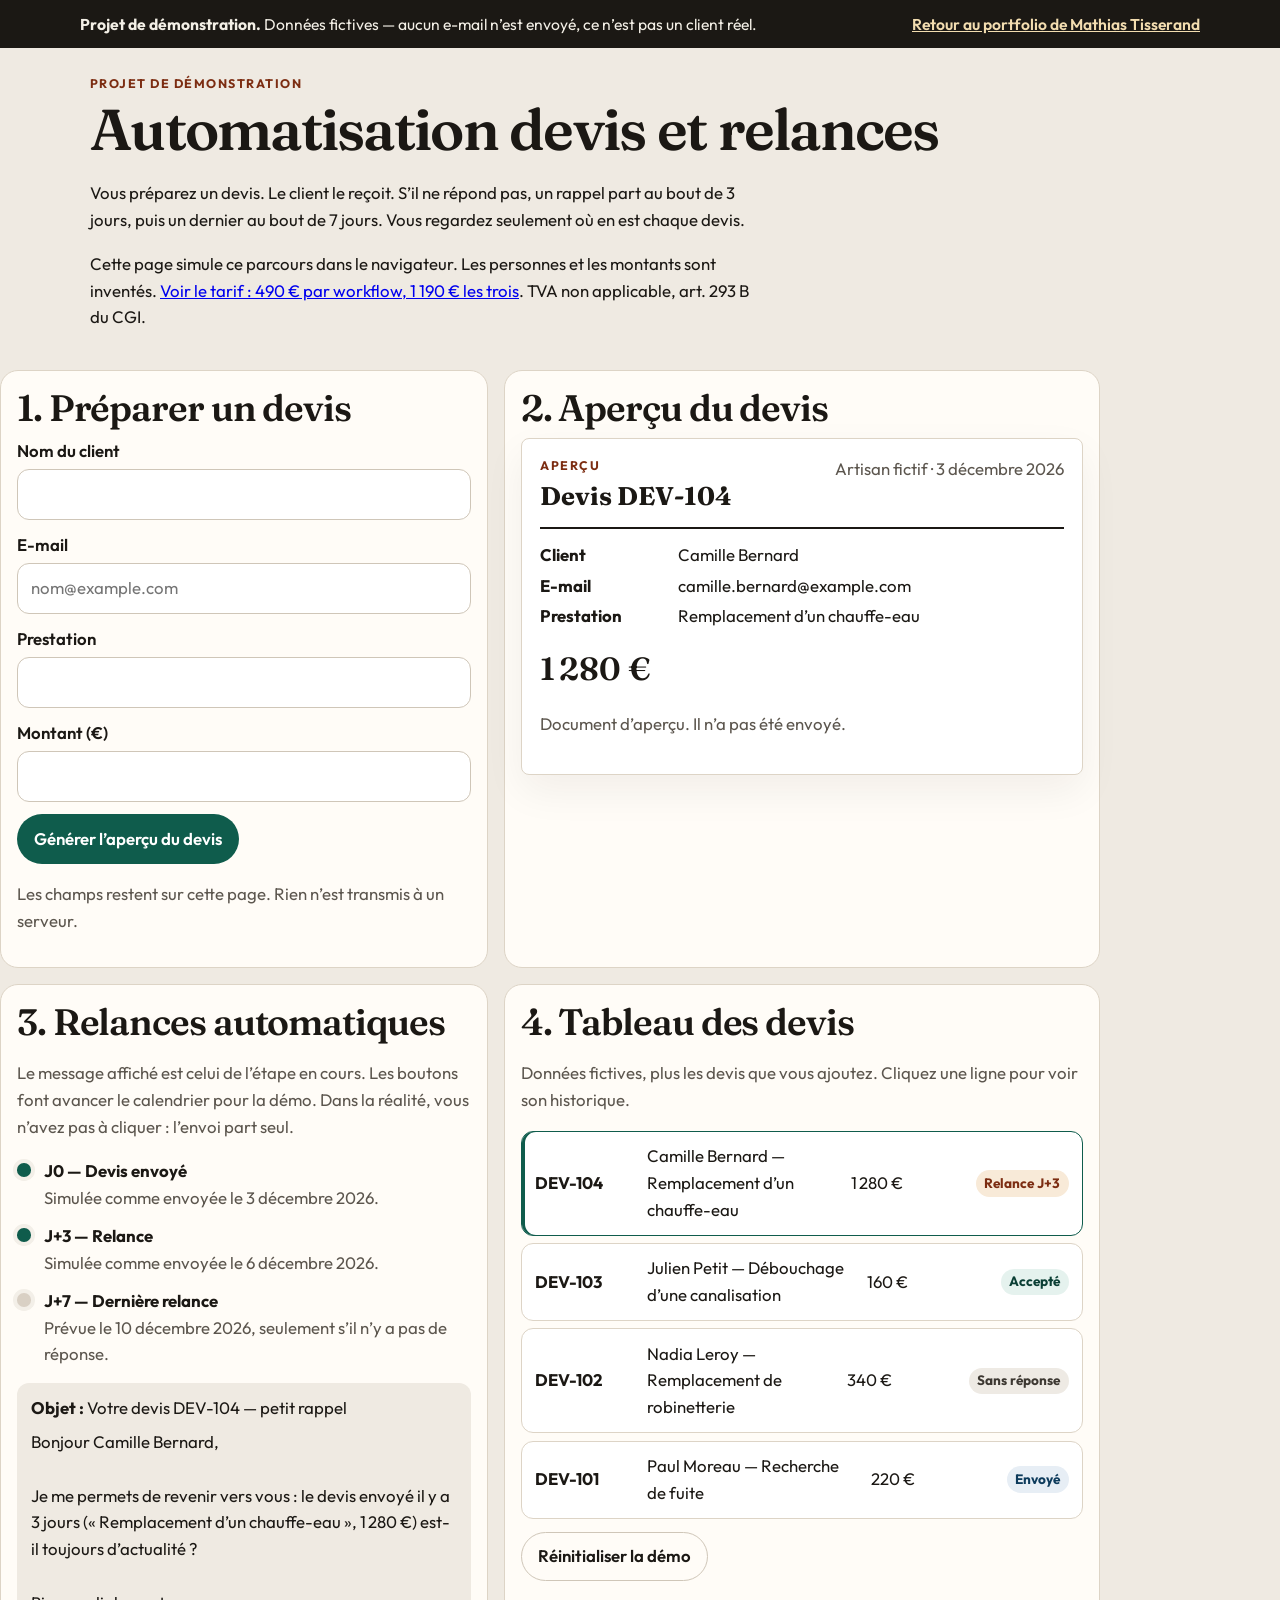
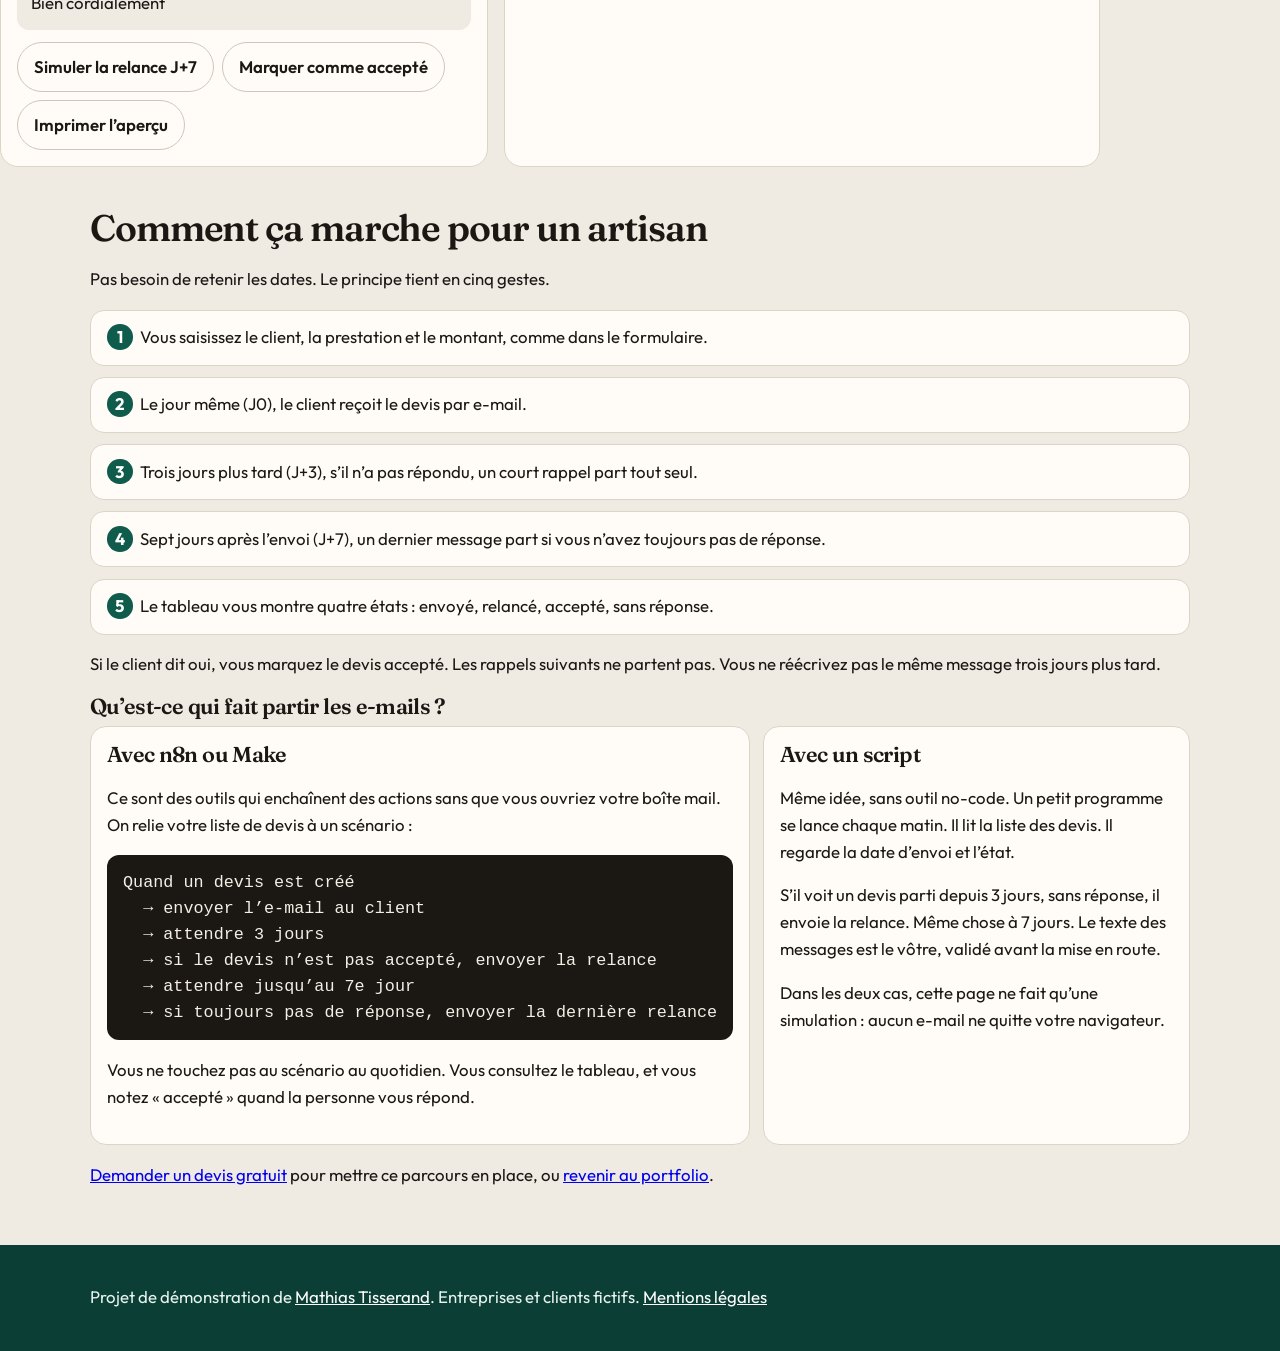
==== demos/automatisation-devis/index.html @ 8eac0346 "Ajouter le site portfolio statique prêt pour GitHub Pages. Pages en français : accueil, offres, déma" ====
<!DOCTYPE html>
<html lang="fr">
<head>
  <meta charset="utf-8">
  <meta name="viewport" content="width=device-width, initial-scale=1">
  <title>Automatisation devis et relances — projet de démonstration</title>
  <meta name="description" content="Projet de démonstration : simulation d’un devis, de relances à J+3 et J+7, et d’un tableau de suivi. Aucun e-mail n’est envoyé.">
  <meta name="robots" content="noindex, follow">
  <meta name="theme-color" content="#0f5c4c">
  <link rel="canonical" href="https://tisserandmat.github.io/demos/automatisation-devis/">
  <link rel="icon" href="/favicon.svg" type="image/svg+xml">
  <meta property="og:title" content="Automatisation devis et relances — démonstration">
  <meta property="og:description" content="Simulation fictive : devis, relances J+3 et J+7, tableau des statuts. Explication pour un artisan.">
  <meta property="og:type" content="website">
  <meta property="og:locale" content="fr_FR">
  <meta property="og:url" content="https://tisserandmat.github.io/demos/automatisation-devis/">
  <meta property="og:image" content="https://tisserandmat.github.io/assets/og-image.png">
  <link rel="stylesheet" href="/css/fonts.css">
  <link rel="stylesheet" href="/css/demo-banner.css">
  <link rel="stylesheet" href="automatisation.css">
</head>
<body>
  <div class="demo-banner" role="note">
    <div class="demo-banner__inner">
      <p><strong>Projet de démonstration.</strong> Données fictives — aucun e-mail n’est envoyé, ce n’est pas un client réel.</p>
      <a href="/">Retour au portfolio de Mathias Tisserand</a>
    </div>
  </div>
  <a class="skip-link" href="#contenu">Aller au contenu</a>

  <main id="contenu" tabindex="-1">
    <header class="wrap page-head">
      <p class="kicker">Projet de démonstration</p>
      <h1>Automatisation devis et relances</h1>
      <p>Vous préparez un devis. Le client le reçoit. S’il ne répond pas, un rappel part au bout de 3 jours, puis un dernier au bout de 7 jours. Vous regardez seulement où en est chaque devis.</p>
      <p>Cette page simule ce parcours dans le navigateur. Les personnes et les montants sont inventés. <a href="/#offres">Voir le tarif&nbsp;: 490&nbsp;€ par workflow, 1&nbsp;190&nbsp;€ les trois</a>. TVA non applicable, art.&nbsp;293&nbsp;B du CGI.</p>
    </header>

    <div class="wrap app">
      <section class="panel" aria-labelledby="form-title">
        <h2 id="form-title">1. Préparer un devis</h2>
        <form id="quote-form">
          <div class="field">
            <label for="client">Nom du client</label>
            <input id="client" name="client" type="text" autocomplete="name" required>
          </div>
          <div class="field">
            <label for="email">E-mail</label>
            <input id="email" name="email" type="email" autocomplete="email" placeholder="nom@example.com" required>
          </div>
          <div class="field">
            <label for="prestation">Prestation</label>
            <input id="prestation" name="prestation" type="text" required>
          </div>
          <div class="field">
            <label for="montant">Montant (€)</label>
            <input id="montant" name="montant" type="number" min="1" step="1" inputmode="numeric" required>
          </div>
          <button class="btn" type="submit">Générer l’aperçu du devis</button>
        </form>
        <p class="muted">Les champs restent sur cette page. Rien n’est transmis à un serveur.</p>
      </section>

      <section class="panel" aria-labelledby="preview-title">
        <h2 id="preview-title" tabindex="-1">2. Aperçu du devis</h2>
        <div class="paper" id="paper">
          <div class="paper-top">
            <div>
              <p class="kicker">Aperçu</p>
              <strong>Devis DEV-104</strong>
            </div>
            <p class="muted" style="margin:0;">Artisan fictif</p>
          </div>
          <dl class="sheet">
            <dt>Client</dt><dd>Camille Bernard</dd>
            <dt>E-mail</dt><dd>camille.bernard@example.com</dd>
            <dt>Prestation</dt><dd>Remplacement d’un chauffe-eau</dd>
          </dl>
          <p class="amount">1&nbsp;280&nbsp;€</p>
          <p class="muted">Exemple statique. Avec JavaScript, le formulaire met à jour cet aperçu. Rien n’est envoyé.</p>
        </div>
      </section>

      <section class="panel" id="timeline-panel" aria-labelledby="timeline-title">
        <h2 id="timeline-title">3. Relances automatiques</h2>
        <p class="muted">Le message affiché est celui de l’étape en cours. Les boutons font avancer le calendrier pour la démo. Dans la réalité, vous n’avez pas à cliquer&nbsp;: l’envoi part seul.</p>
        <ol class="timeline" id="timeline"></ol>
        <div class="letter" id="letter"></div>
        <div class="actions" id="quote-actions"></div>
      </section>

      <section class="panel" id="dashboard-panel" aria-labelledby="dash-title">
        <h2 id="dash-title">4. Tableau des devis</h2>
        <p class="muted">Données fictives, plus les devis que vous ajoutez. Cliquez une ligne pour voir son historique.</p>
        <ul class="quote-list" id="quote-list"></ul>
        <div class="actions">
          <button class="btn btn-ghost" id="reset-demo" type="button">Réinitialiser la démo</button>
        </div>
      </section>
    </div>

    <p id="live" class="sr-only" aria-live="polite"></p>

    <section class="wrap explain" id="comment-ca-marche">
      <h2>Comment ça marche pour un artisan</h2>
      <p>Pas besoin de retenir les dates. Le principe tient en cinq gestes.</p>
      <ol class="steps">
        <li>Vous saisissez le client, la prestation et le montant, comme dans le formulaire.</li>
        <li>Le jour même (J0), le client reçoit le devis par e-mail.</li>
        <li>Trois jours plus tard (J+3), s’il n’a pas répondu, un court rappel part tout seul.</li>
        <li>Sept jours après l’envoi (J+7), un dernier message part si vous n’avez toujours pas de réponse.</li>
        <li>Le tableau vous montre quatre états&nbsp;: envoyé, relancé, accepté, sans réponse.</li>
      </ol>
      <p>Si le client dit oui, vous marquez le devis accepté. Les rappels suivants ne partent pas. Vous ne réécrivez pas le même message trois jours plus tard.</p>

      <h3>Qu’est-ce qui fait partir les e-mails&nbsp;?</h3>
      <div class="methods">
        <article>
          <h3>Avec n8n ou Make</h3>
          <p>Ce sont des outils qui enchaînent des actions sans que vous ouvriez votre boîte mail. On relie votre liste de devis à un scénario&nbsp;:</p>
          <pre class="flow">Quand un devis est créé
  → envoyer l’e-mail au client
  → attendre 3 jours
  → si le devis n’est pas accepté, envoyer la relance
  → attendre jusqu’au 7e jour
  → si toujours pas de réponse, envoyer la dernière relance</pre>
          <p>Vous ne touchez pas au scénario au quotidien. Vous consultez le tableau, et vous notez «&nbsp;accepté&nbsp;» quand la personne vous répond.</p>
        </article>
        <article>
          <h3>Avec un script</h3>
          <p>Même idée, sans outil no-code. Un petit programme se lance chaque matin. Il lit la liste des devis. Il regarde la date d’envoi et l’état.</p>
          <p>S’il voit un devis parti depuis 3 jours, sans réponse, il envoie la relance. Même chose à 7 jours. Le texte des messages est le vôtre, validé avant la mise en route.</p>
          <p>Dans les deux cas, cette page ne fait qu’une simulation&nbsp;: aucun e-mail ne quitte votre navigateur.</p>
        </article>
      </div>
      <p><a href="/#contact">Demander un devis gratuit</a> pour mettre ce parcours en place, ou <a href="/">revenir au portfolio</a>.</p>
    </section>
  </main>

  <footer class="site-footer">
    <div class="wrap">
      <p>Projet de démonstration de <a href="/">Mathias Tisserand</a>. Entreprises et clients fictifs. <a href="/mentions-legales.html">Mentions légales</a></p>
    </div>
  </footer>
  <noscript>
    <div class="wrap">
      <p>La simulation interactive a besoin de JavaScript. Le principe est décrit dans la page, et aucun e-mail n’est envoyé.</p>
    </div>
  </noscript>
  <script src="automatisation.js" defer></script>
</body>
</html>
---- css/fonts.css ----
/* Fraunces — Copyright 2018 The Fraunces Project Authors. SIL OFL 1.1. */
@font-face {
  font-family: "Fraunces";
  font-style: normal;
  font-weight: 600;
  font-display: swap;
  src: url("/assets/fonts/fraunces-600.woff2") format("woff2");
}

@font-face {
  font-family: "Fraunces";
  font-style: normal;
  font-weight: 700;
  font-display: swap;
  src: url("/assets/fonts/fraunces-700.woff2") format("woff2");
}

@font-face {
  font-family: "Fraunces";
  font-style: italic;
  font-weight: 600;
  font-display: swap;
  src: url("/assets/fonts/fraunces-600-italic.woff2") format("woff2");
}

/* Outfit — Copyright 2021 The Outfit Project Authors. SIL OFL 1.1. */
@font-face {
  font-family: "Outfit";
  font-style: normal;
  font-weight: 400;
  font-display: swap;
  src: url("/assets/fonts/outfit-400.woff2") format("woff2");
}

@font-face {
  font-family: "Outfit";
  font-style: normal;
  font-weight: 500;
  font-display: swap;
  src: url("/assets/fonts/outfit-500.woff2") format("woff2");
}

@font-face {
  font-family: "Outfit";
  font-style: normal;
  font-weight: 600;
  font-display: swap;
  src: url("/assets/fonts/outfit-600.woff2") format("woff2");
}

@font-face {
  font-family: "Outfit";
  font-style: normal;
  font-weight: 700;
  font-display: swap;
  src: url("/assets/fonts/outfit-700.woff2") format("woff2");
}
---- css/demo-banner.css ----
.demo-banner {
  position: sticky;
  top: 0;
  z-index: 80;
  background: #1b1814;
  color: #f3efe6;
  font-family: "Outfit", "Segoe UI", sans-serif;
  font-size: 0.98rem;
  line-height: 1.45;
}

.demo-banner__inner {
  width: min(1120px, calc(100% - 2rem));
  margin: 0 auto;
  padding: 0.8rem 0;
  display: flex;
  flex-wrap: wrap;
  gap: 0.45rem 1.25rem;
  align-items: center;
  justify-content: space-between;
}

.demo-banner p {
  margin: 0;
}

.demo-banner a {
  color: #f3ddb0;
  font-weight: 600;
}

.demo-banner a:hover {
  color: #ffffff;
}

.demo-banner a:focus-visible {
  outline: 3px solid #f3ddb0;
  outline-offset: 3px;
}
---- demos/automatisation-devis/automatisation.css ----
:root {
  --bg: #efeae2;
  --ink: #1b1814;
  --muted: #5c564e;
  --line: #ddd4c6;
  --white: #fffcf7;
  --green: #0f5c4c;
  --green-deep: #0b3f35;
  --green-soft: #e5f2ee;
  --copper: #7c2d12;
  --sun: #f8ead8;
  --blue-soft: #e7eef5;
  --blue: #0d3b5c;
  --font: "Outfit", "Segoe UI", sans-serif;
  --display: "Fraunces", Georgia, serif;
}

*,
*::before,
*::after { box-sizing: border-box; }

body {
  margin: 0;
  font-family: var(--font);
  color: var(--ink);
  background: var(--bg);
  font-size: 1.05rem;
  line-height: 1.6;
}

:focus-visible {
  outline: 3px solid var(--ink);
  outline-offset: 3px;
}

.skip-link {
  position: absolute;
  left: 1rem;
  top: 0;
  transform: translateY(-140%);
  background: #fff;
  padding: 0.6rem 0.9rem;
  z-index: 90;
  font-weight: 600;
}

.skip-link:focus { transform: none; }

.sr-only {
  position: absolute;
  width: 1px;
  height: 1px;
  padding: 0;
  margin: -1px;
  overflow: hidden;
  clip: rect(0, 0, 0, 0);
  white-space: nowrap;
  border: 0;
}

.wrap { width: min(1100px, calc(100% - 2rem)); margin-inline: auto; }

main:focus { outline: none; }

.page-head { padding: 1.6rem 0 0.4rem; }

.page-head p { max-width: 42rem; }

h1, h2, h3 {
  font-family: var(--display);
  font-weight: 600;
  letter-spacing: -0.03em;
  line-height: 1.15;
}

h1 { font-size: clamp(2.2rem, 5vw, 3.6rem); margin: 0.2rem 0 0.6rem; }
h2 { font-size: clamp(1.7rem, 3vw, 2.3rem); margin: 0 0 0.5rem; }
h3 { margin: 0 0 0.4rem; font-size: 1.35rem; }

.kicker {
  margin: 0;
  letter-spacing: 0.12em;
  text-transform: uppercase;
  font-size: 0.78rem;
  font-weight: 700;
  color: var(--copper);
}

.app {
  display: grid;
  gap: 1rem;
  margin: 1rem 0 2rem;
}

.panel {
  background: var(--white);
  border: 1px solid var(--line);
  border-radius: 18px;
  padding: 1rem;
}

.field { margin-bottom: 0.75rem; }

label { display: block; font-weight: 600; margin-bottom: 0.25rem; }

input {
  width: 100%;
  font: inherit;
  padding: 0.7rem 0.8rem;
  border-radius: 12px;
  border: 1px solid #cfc6b8;
  background: #fff;
  color: inherit;
}

.btn {
  display: inline-flex;
  align-items: center;
  justify-content: center;
  min-height: 46px;
  padding: 0.65rem 1rem;
  border-radius: 999px;
  border: 1.5px solid transparent;
  background: var(--green);
  color: #fff;
  font: inherit;
  font-weight: 600;
  cursor: pointer;
  text-decoration: none;
}

.btn:hover { background: var(--green-deep); color: #fff; }

.btn-ghost {
  background: transparent;
  color: var(--ink);
  border-color: #cfc6b8;
}

.btn-ghost:hover { background: var(--ink); color: var(--bg); }

.actions {
  display: flex;
  flex-wrap: wrap;
  gap: 0.5rem;
  margin-top: 0.8rem;
}

.paper {
  background: #fff;
  border: 1px solid var(--line);
  border-radius: 8px;
  padding: 1.1rem 1.15rem 1.2rem;
  box-shadow: 0 16px 40px rgba(27, 24, 20, 0.06);
}

.paper-top {
  display: flex;
  justify-content: space-between;
  gap: 1rem;
  border-bottom: 2px solid var(--ink);
  padding-bottom: 0.6rem;
  margin-bottom: 0.8rem;
}

.paper-top strong {
  font-family: var(--display);
  font-size: 1.6rem;
}

.muted { color: var(--muted); }

dl.sheet { display: grid; grid-template-columns: 8rem 1fr; gap: 0.25rem 0.6rem; margin: 0; }
dl.sheet dt { font-weight: 700; }
dl.sheet dd { margin: 0; }

.amount {
  margin: 0.8rem 0 0;
  font-family: var(--display);
  font-size: 2rem;
}

.letter {
  margin-top: 0.9rem;
  background: var(--bg);
  border-radius: 12px;
  padding: 0.8rem 0.9rem;
  white-space: pre-wrap;
}

.timeline {
  list-style: none;
  margin: 0.4rem 0 0;
  padding: 0;
  display: grid;
  gap: 0.7rem;
}

.timeline li {
  display: grid;
  grid-template-columns: 1rem 1fr;
  gap: 0.7rem;
}

.dot {
  width: 0.85rem;
  height: 0.85rem;
  border-radius: 50%;
  margin-top: 0.35rem;
  background: #d9d0c4;
  box-shadow: 0 0 0 4px #f3efe8;
}

.timeline li.is-done .dot { background: var(--green); }
.timeline li.is-skipped .dot { background: #c4b8aa; }
.timeline li.is-current .dot { background: var(--copper); }

.quote-list {
  list-style: none;
  margin: 0;
  padding: 0;
  display: grid;
  gap: 0.45rem;
}

.quote-list button {
  width: 100%;
  text-align: left;
  font: inherit;
  color: inherit;
  background: #fff;
  border: 1px solid var(--line);
  border-radius: 12px;
  padding: 0.7rem 0.8rem;
  display: grid;
  grid-template-columns: 6.2rem 1.2fr 0.7fr auto;
  gap: 0.4rem 0.8rem;
  align-items: center;
  cursor: pointer;
}

.quote-list button[aria-pressed="true"] {
  border-color: var(--green);
  box-shadow: inset 3px 0 0 var(--green);
}

.status {
  justify-self: end;
  border-radius: 999px;
  padding: 0.15rem 0.55rem;
  font-size: 0.85rem;
  font-weight: 700;
  background: #eeeae4;
  color: #3d3832;
}

.status[data-status="envoye"] { background: var(--blue-soft); color: var(--blue); }
.status[data-status="relance3"],
.status[data-status="relance7"] { background: var(--sun); color: var(--copper); }
.status[data-status="accepte"] { background: var(--green-soft); color: var(--green-deep); }

.explain { padding: 0.5rem 0 2.5rem; }

.steps {
  display: grid;
  gap: 0.7rem;
  margin: 1rem 0;
  padding: 0;
  list-style: none;
  counter-reset: flow;
}

.steps li {
  background: var(--white);
  border: 1px solid var(--line);
  border-radius: 14px;
  padding: 0.85rem 1rem;
  counter-increment: flow;
}

.steps li::before {
  content: counter(flow);
  display: inline-grid;
  place-items: center;
  width: 1.6rem;
  height: 1.6rem;
  margin-right: 0.45rem;
  border-radius: 50%;
  background: var(--green);
  color: #fff;
  font-weight: 700;
}

.methods {
  display: grid;
  gap: 0.8rem;
}

.methods article {
  background: var(--white);
  border-radius: 16px;
  border: 1px solid var(--line);
  padding: 1rem;
}

.flow {
  font-family: ui-monospace, "Cascadia Code", "Segoe UI Mono", monospace;
  background: #1b1814;
  color: #f3efe6;
  border-radius: 12px;
  padding: 0.9rem 1rem;
  overflow-x: auto;
  line-height: 1.55;
}

.site-footer {
  background: var(--green-deep);
  color: #e7f3ef;
  padding: 1.4rem 0;
}

.site-footer a { color: #fff; }

[id] { scroll-margin-top: 4.5rem; }

@media (min-width: 900px) {
  .app { grid-template-columns: 0.9fr 1.1fr; }
  .span-2 { grid-column: 1 / -1; }
  .methods { grid-template-columns: 1fr 1fr; }
}

@media (max-width: 720px) {
  .quote-list button,
  dl.sheet { grid-template-columns: 1fr; }
  .status { justify-self: start; }
}

@media print {
  body * { visibility: hidden; }
  #paper, #paper * { visibility: visible; }
  #paper {
    position: absolute;
    left: 0;
    top: 0;
    width: 100%;
    box-shadow: none;
  }
}
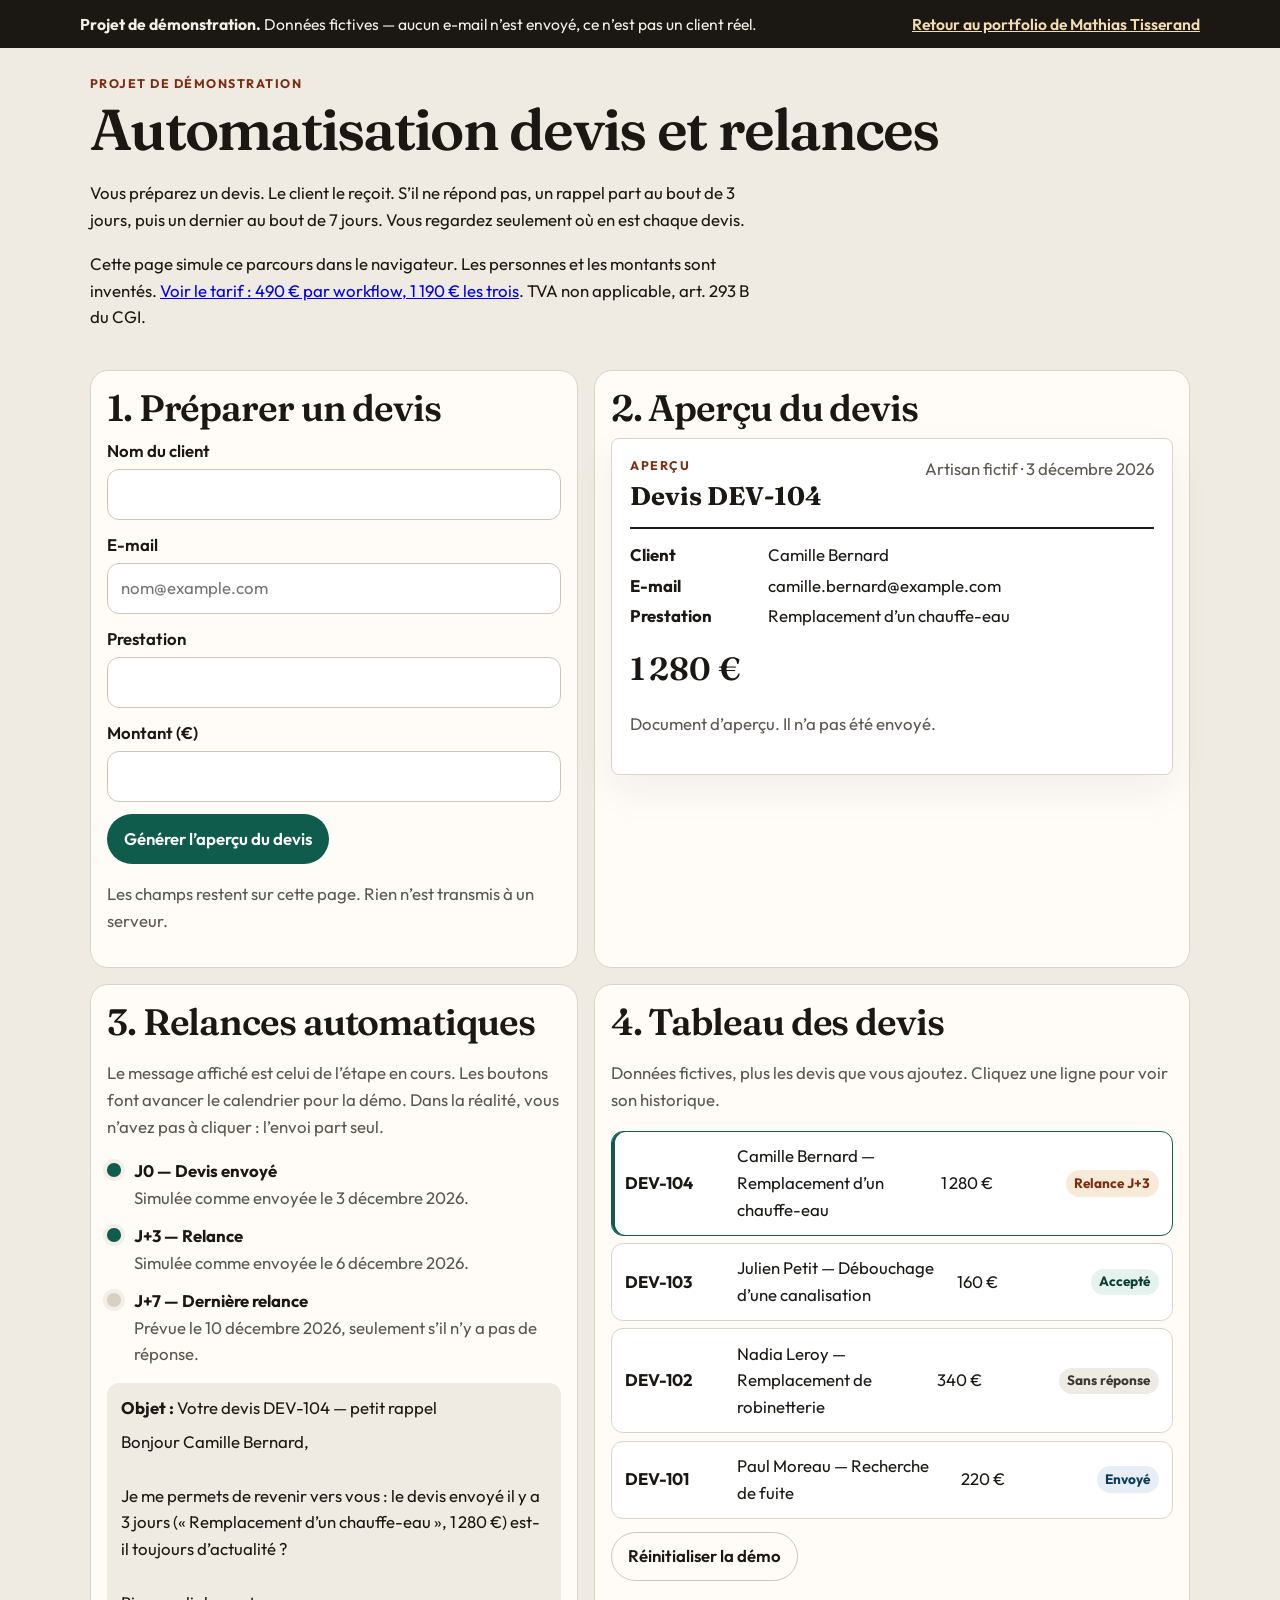
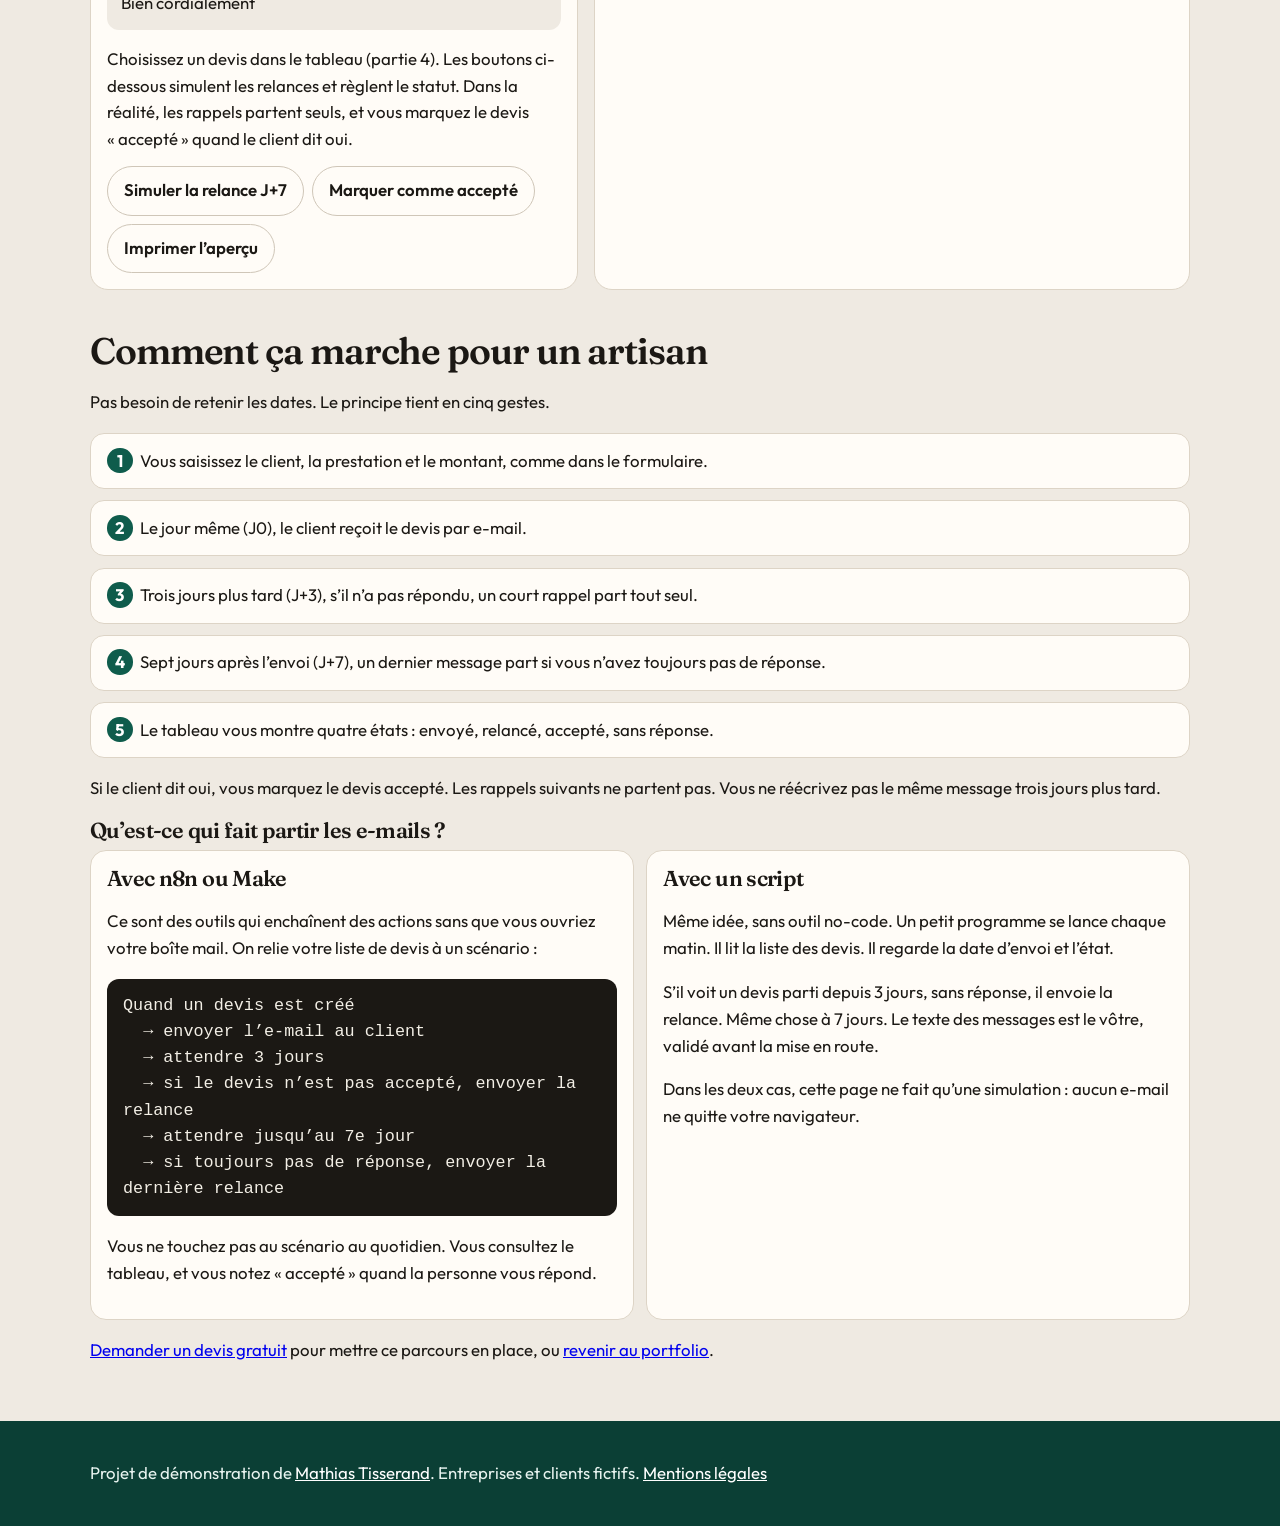
==== commit b6a42e64: "Rendre l’impression du devis fiable et permettre de le rouvrir. L’aperçu s’ouvre dans une page impri" ====
--- a/demos/automatisation-devis/index.html
+++ b/demos/automatisation-devis/index.html
@@ -86,6 +86,7 @@
         <p class="muted">Le message affiché est celui de l’étape en cours. Les boutons font avancer le calendrier pour la démo. Dans la réalité, vous n’avez pas à cliquer&nbsp;: l’envoi part seul.</p>
         <ol class="timeline" id="timeline"></ol>
         <div class="letter" id="letter"></div>
+        <p class="actions-note">Choisissez un devis dans le tableau (partie&nbsp;4). Les boutons ci-dessous simulent les relances et règlent le statut. Dans la réalité, les rappels partent seuls, et vous marquez le devis «&nbsp;accepté&nbsp;» quand le client dit oui.</p>
         <div class="actions" id="quote-actions"></div>
       </section>
 
--- a/demos/automatisation-devis/automatisation.css
+++ b/demos/automatisation-devis/automatisation.css
@@ -88,15 +88,50 @@
 
 .app {
   display: grid;
+  grid-template-columns: minmax(0, 1fr);
   gap: 1rem;
-  margin: 1rem 0 2rem;
+  margin-top: 1rem;
+  margin-bottom: 2rem;
+}
+
+/* .app shares the .wrap class. A horizontal margin here would cancel
+   margin-inline: auto and pin the panels to the left. */
+.wrap.app {
+  box-sizing: border-box;
+  width: min(1100px, calc(100% - 2rem));
+  max-width: calc(100% - 2rem);
+  margin-left: auto;
+  margin-right: auto;
 }
 
 .panel {
+  box-sizing: border-box;
+  min-width: 0;
+  width: 100%;
+  max-width: 100%;
+  margin-left: 0;
+  margin-right: 0;
   background: var(--white);
   border: 1px solid var(--line);
   border-radius: 18px;
   padding: 1rem;
+  overflow-wrap: break-word;
+}
+
+.panel > *,
+.paper,
+.paper > *,
+.letter,
+.quote-list,
+.quote-list li,
+form,
+.timeline,
+.actions {
+  box-sizing: border-box;
+  min-width: 0;
+  max-width: 100%;
+  margin-left: 0;
+  margin-right: 0;
 }
 
 .field { margin-bottom: 0.75rem; }
@@ -104,7 +139,12 @@
 label { display: block; font-weight: 600; margin-bottom: 0.25rem; }
 
 input {
+  box-sizing: border-box;
+  display: block;
   width: 100%;
+  max-width: 100%;
+  min-width: 0;
+  margin: 0;
   font: inherit;
   padding: 0.7rem 0.8rem;
   border-radius: 12px;
@@ -139,11 +179,27 @@
 
 .btn-ghost:hover { background: var(--ink); color: var(--bg); }
 
+.actions-note {
+  margin: 1rem 0 0;
+  max-width: 100%;
+  overflow-wrap: break-word;
+}
+
 .actions {
   display: flex;
   flex-wrap: wrap;
   gap: 0.5rem;
   margin-top: 0.8rem;
+  min-width: 0;
+  max-width: 100%;
+}
+
+.actions .btn {
+  box-sizing: border-box;
+  max-width: 100%;
+  white-space: normal;
+  text-align: center;
+  overflow-wrap: anywhere;
 }
 
 .paper {
@@ -156,11 +212,24 @@
 
 .paper-top {
   display: flex;
+  flex-wrap: wrap;
   justify-content: space-between;
   gap: 1rem;
   border-bottom: 2px solid var(--ink);
   padding-bottom: 0.6rem;
   margin-bottom: 0.8rem;
+  min-width: 0;
+  max-width: 100%;
+}
+
+.paper,
+.paper-top > *,
+.letter,
+dl.sheet,
+dl.sheet dd {
+  min-width: 0;
+  max-width: 100%;
+  overflow-wrap: break-word;
 }
 
 .paper-top strong {
@@ -225,6 +294,8 @@
 
 .quote-list button {
   width: 100%;
+  max-width: 100%;
+  min-width: 0;
   text-align: left;
   font: inherit;
   color: inherit;
@@ -233,10 +304,16 @@
   border-radius: 12px;
   padding: 0.7rem 0.8rem;
   display: grid;
-  grid-template-columns: 6.2rem 1.2fr 0.7fr auto;
+  grid-template-columns: minmax(0, 6.2rem) minmax(0, 1.2fr) minmax(0, 0.7fr) auto;
   gap: 0.4rem 0.8rem;
   align-items: center;
   cursor: pointer;
+}
+
+.quote-list button > * {
+  min-width: 0;
+  max-width: 100%;
+  overflow-wrap: anywhere;
 }
 
 .quote-list button[aria-pressed="true"] {
@@ -259,7 +336,19 @@
 .status[data-status="relance7"] { background: var(--sun); color: var(--copper); }
 .status[data-status="accepte"] { background: var(--green-soft); color: var(--green-deep); }
 
-.explain { padding: 0.5rem 0 2.5rem; }
+.explain {
+  padding: 0.5rem 0 2.5rem;
+  min-width: 0;
+  max-width: 100%;
+}
+
+.explain p,
+.explain li,
+.explain h2,
+.explain h3 {
+  overflow-wrap: break-word;
+  max-width: 100%;
+}
 
 .steps {
   display: grid;
@@ -293,24 +382,38 @@
 
 .methods {
   display: grid;
+  grid-template-columns: minmax(0, 1fr);
   gap: 0.8rem;
+  min-width: 0;
+  max-width: 100%;
 }
 
 .methods article {
+  min-width: 0;
+  max-width: 100%;
   background: var(--white);
   border-radius: 16px;
   border: 1px solid var(--line);
   padding: 1rem;
+  overflow-wrap: break-word;
 }
 
 .flow {
+  display: block;
+  box-sizing: border-box;
+  width: 100%;
+  max-width: 100%;
+  min-width: 0;
   font-family: ui-monospace, "Cascadia Code", "Segoe UI Mono", monospace;
   background: #1b1814;
   color: #f3efe6;
   border-radius: 12px;
   padding: 0.9rem 1rem;
+  line-height: 1.55;
+  white-space: pre-wrap;
+  overflow-wrap: anywhere;
+  word-break: break-word;
   overflow-x: auto;
-  line-height: 1.55;
 }
 
 .site-footer {
@@ -324,15 +427,16 @@
 [id] { scroll-margin-top: 4.5rem; }
 
 @media (min-width: 900px) {
-  .app { grid-template-columns: 0.9fr 1.1fr; }
+  .app { grid-template-columns: minmax(0, 0.9fr) minmax(0, 1.1fr); }
   .span-2 { grid-column: 1 / -1; }
-  .methods { grid-template-columns: 1fr 1fr; }
+  .methods { grid-template-columns: minmax(0, 1fr) minmax(0, 1fr); }
 }
 
 @media (max-width: 720px) {
   .quote-list button,
-  dl.sheet { grid-template-columns: 1fr; }
+  dl.sheet { grid-template-columns: minmax(0, 1fr); }
   .status { justify-self: start; }
+  .btn { max-width: 100%; white-space: normal; }
 }
 
 @media print {
